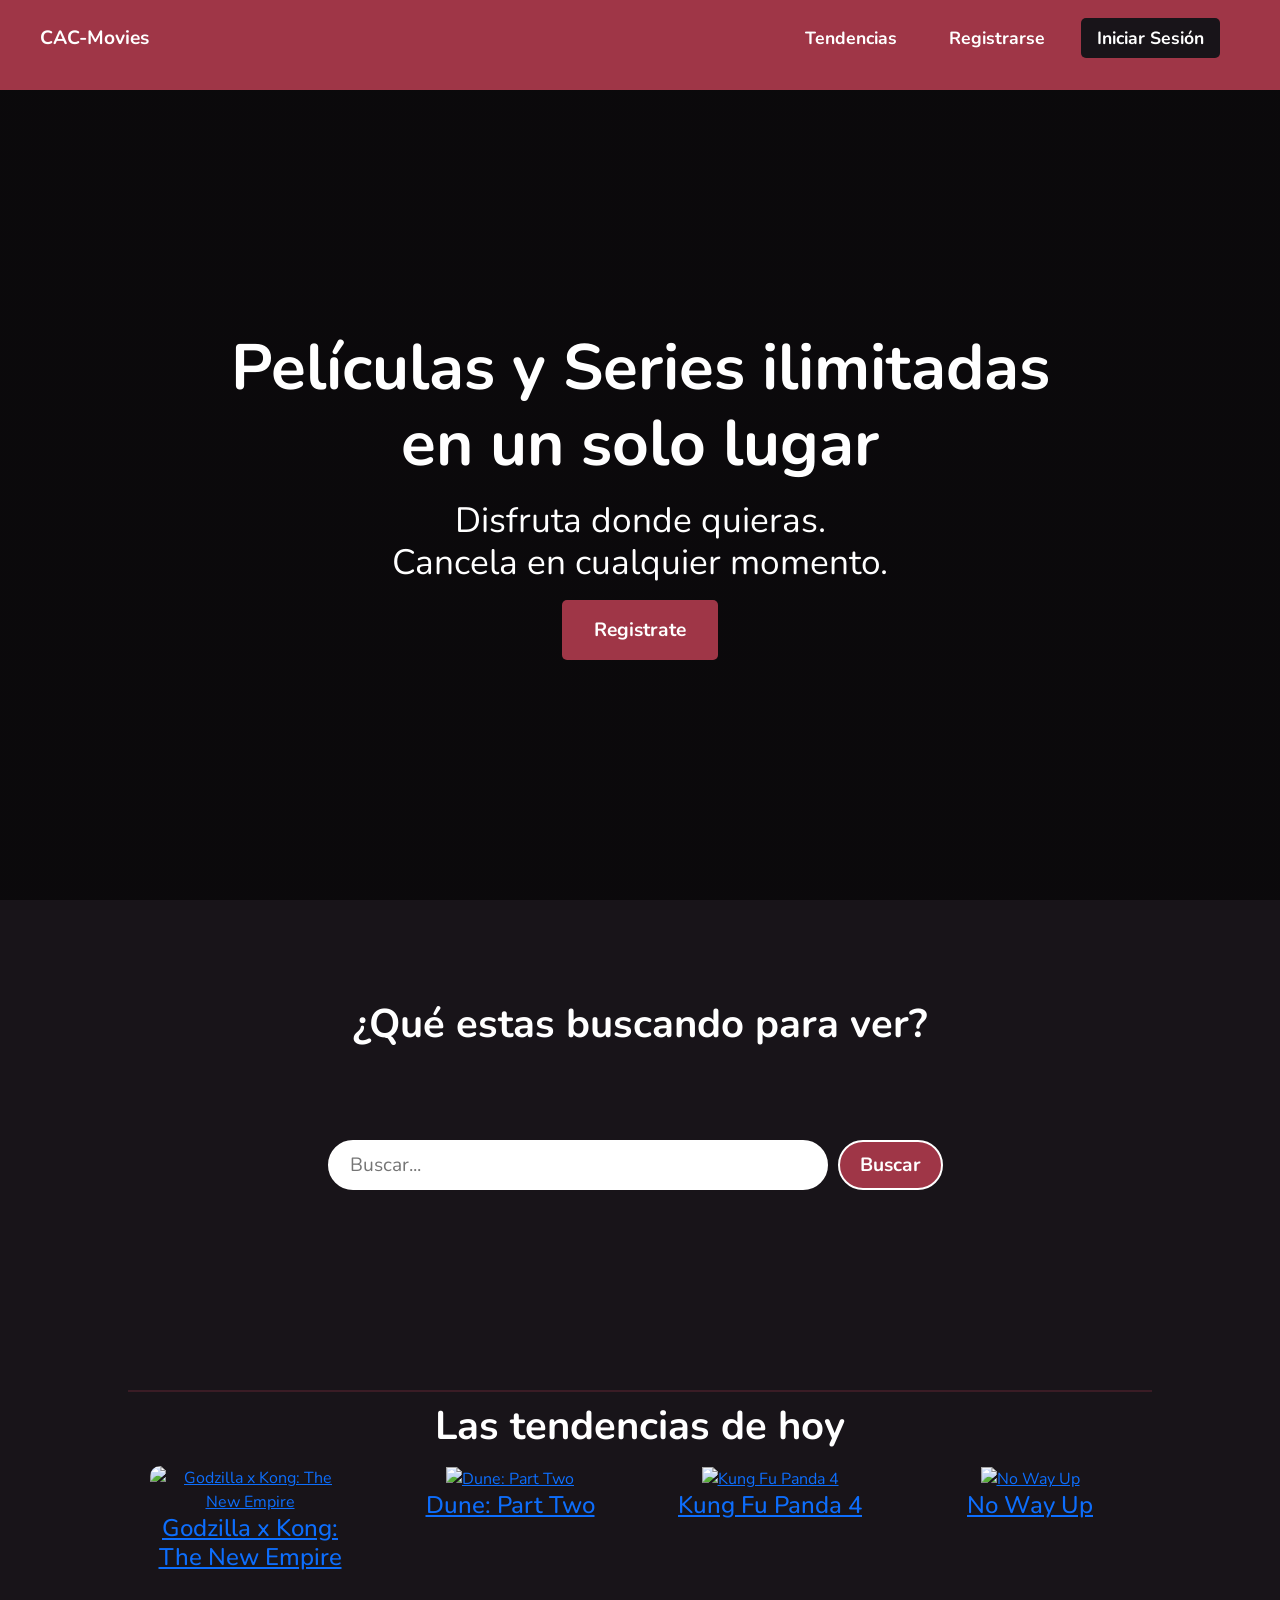
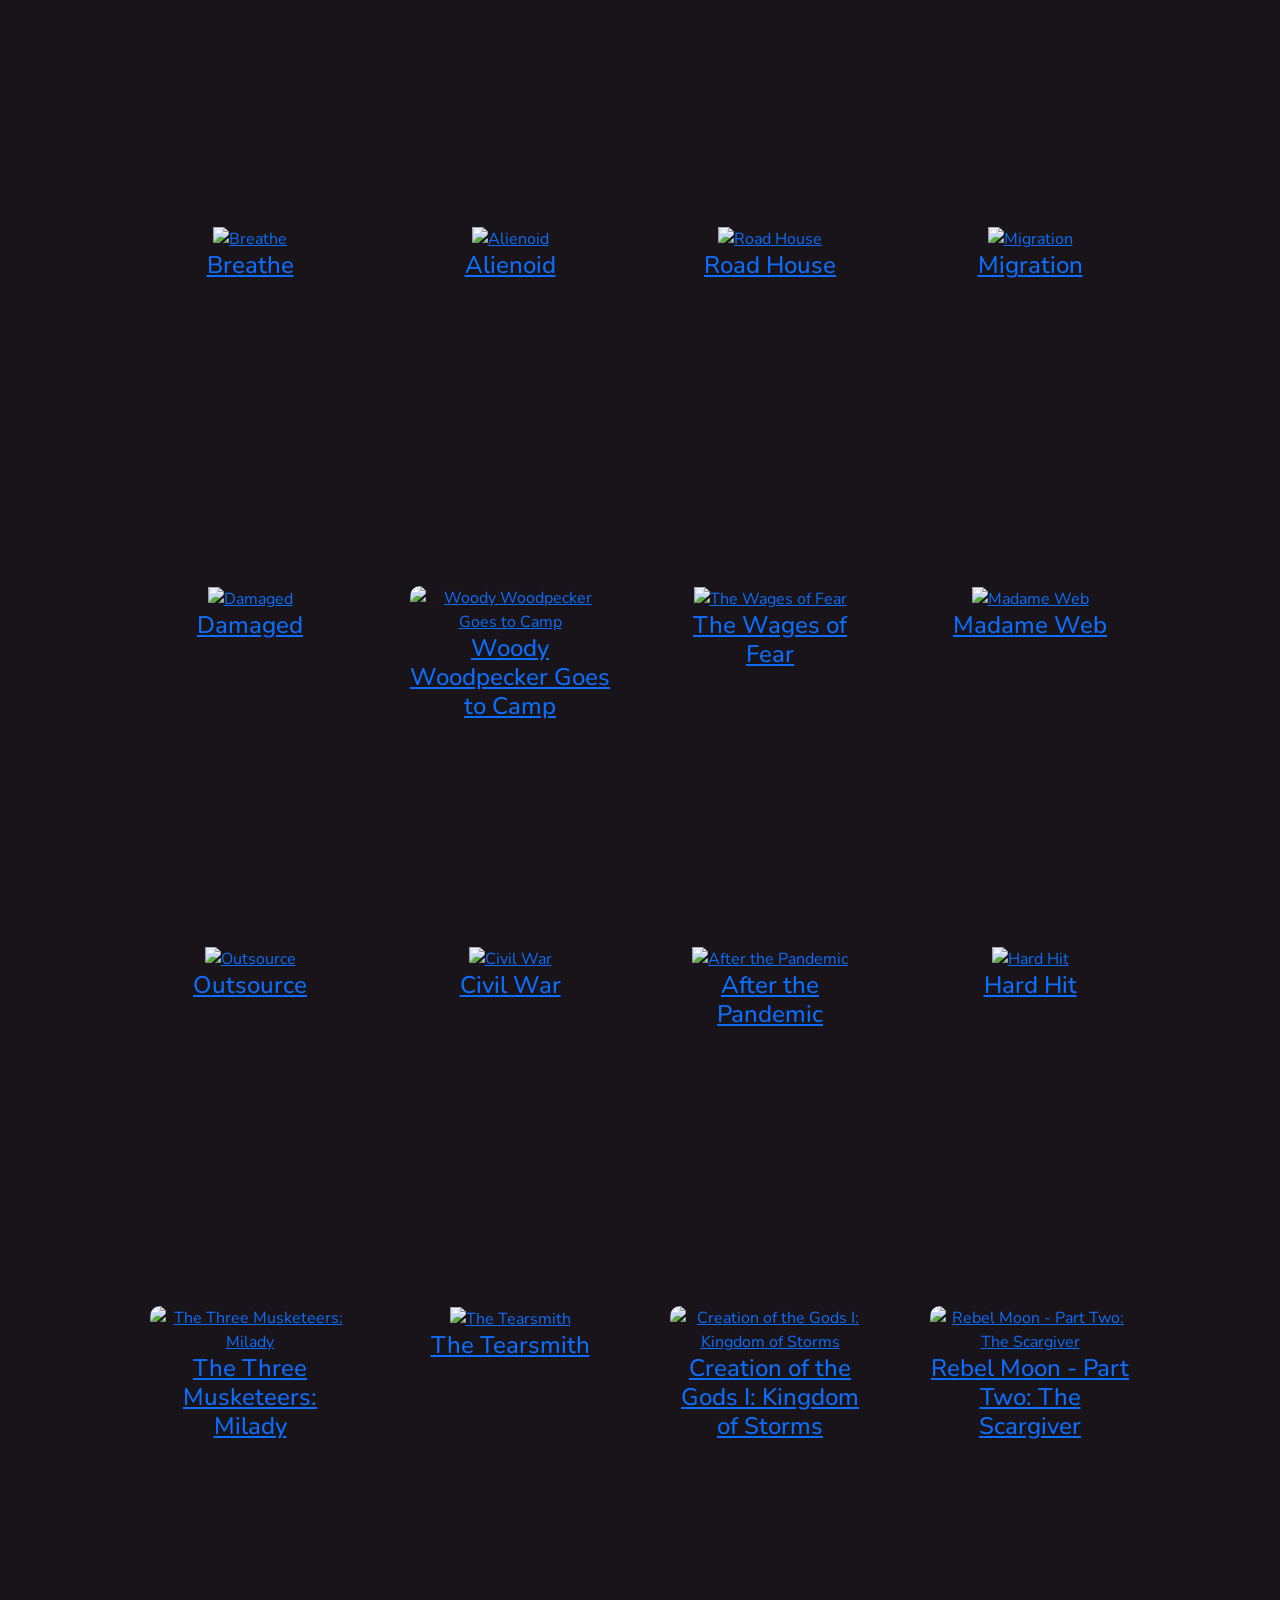
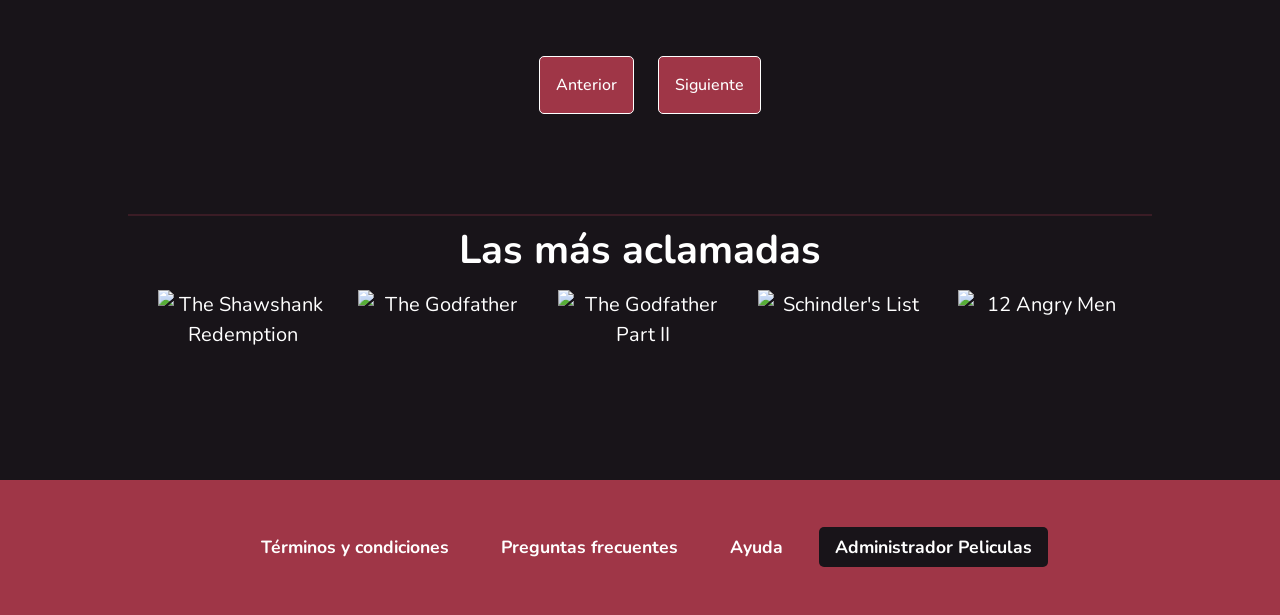
==== HTML/index.html @ e34599c2 "primer commit" ====
<!DOCTYPE html>
<html lang="en">

<head>
    <meta charset="UTF-8">
    <meta name="viewport" content="width=device-width, initial-scale=1.0">
    <link rel="icon" href="icons8-clapperboard-16.png" type="image/x-icon">
    <link
        href="https://fonts.googleapis.com/css2?family=Nunito:ital,wght@0,200;0,300;0,400;0,500;0,600;0,700;0,800;1,300&amp;display=swap"
        rel="stylesheet">
    
    <link href="https://cdn.jsdelivr.net/npm/bootstrap@5.3.3/dist/css/bootstrap.min.css" rel="stylesheet"
        integrity="sha384-QWTKZyjpPEjISv5WaRU9OFeRpok6YctnYmDr5pNlyT2bRjXh0JMhjY6hW+ALEwIH" crossorigin="anonymous">
    
    <link rel="stylesheet" href="css/estilo.css">
    <title>CAC-MOVIES</title>
</head>

<body>
    <header class="header">
        <nav class="navegacion">
            <a class="anclaLogo shake" href="#">
                <i class="fas fa-film" ></i>
                <span>CAC-Movies</span>
            </a>
            <ul class="listaNav">
                <li class="listaItem"><a class="linkNav" href="#tendencias">Tendencias</a></li>
                <li class="listaItem"><a class="linkNav" href="./paginas/registrarse.html">Registrarse</a></li>
                <li class="listaItem"><a class="linkNav iniciarSesion" href="./paginas/iniciosesion.html">Iniciar
                        Sesión</a></li>
            </ul>
        </nav>
    </header>


    <main id="main" class="main">
        <section class="sectionPrincipal ">
            <h1 class="tituloPrincipal">Películas y Series ilimitadas <br> en un solo lugar</h1>
            <h2 class="subtituloPrincipal">Disfruta donde quieras. <br> Cancela en cualquier momento.</h2>
            <a class="botonRegistrarse" href="./paginas/registrarse.html">Registrate</a>
        </section>
        <section class="buscadorPrincipal ">
            <h2 class="tituloSection">¿Qué estas buscando para ver?</h2>
            <form class="buscadorPeliculas">
                <input class="inputBuscador" type="text" placeholder="Buscar..." id="buscar" name="buscar">
                <input class="botonBuscador" type="submit" value="Buscar">
            </form>
        </section>
        <hr>
        <section id="tendencias" class="peliculasTendencia" data-page="1">
            <h3 class="tituloSection">Las tendencias de hoy</h3>
            <div class="peliculas" id="tendenciasContainer">
                <div class="peliculas"><a href="./paginas/detalle.html">
                        <div class="pelicula"><img class="imgTendencia"
                                src="https://image.tmdb.org/t/p/w500//tMefBSflR6PGQLv7WvFPpKLZkyk.jpg"
                                alt="Godzilla x Kong: The New Empire" >
                            <div class="tituloPelicula">
                                <h4>Godzilla x Kong: The New Empire</h4>
                            </div>
                        </div>
                    </a></div>
                <div class="peliculas"><a href="./paginas/detalle.html">
                        <div class="pelicula"><img class="imgTendencia"
                                src="https://image.tmdb.org/t/p/w500//1pdfLvkbY9ohJlCjQH2CZjjYVvJ.jpg"
                                alt="Dune: Part Two" loading="lazy">
                            <div class="tituloPelicula">
                                <h4>Dune: Part Two</h4>
                            </div>
                        </div>
                    </a></div>
                <div class="peliculas"><a href="./paginas/detalle.html">
                        <div class="pelicula"><img class="imgTendencia"
                                src="https://image.tmdb.org/t/p/w500//kDp1vUBnMpe8ak4rjgl3cLELqjU.jpg"
                                alt="Kung Fu Panda 4" loading="lazy">
                            <div class="tituloPelicula">
                                <h4>Kung Fu Panda 4</h4>
                            </div>
                        </div>
                    </a></div>
                <div class="peliculas"><a href="./paginas/detalle.html">
                        <div class="pelicula"><img class="imgTendencia"
                                src="https://image.tmdb.org/t/p/w500//hu40Uxp9WtpL34jv3zyWLb5zEVY.jpg" alt="No Way Up"
                                loading="lazy">
                            <div class="tituloPelicula">
                                <h4>No Way Up</h4>
                            </div>
                        </div>
                    </a></div>
                <div class="peliculas"><a href="./paginas/detalle.html">
                        <div class="pelicula"><img class="imgTendencia"
                                src="https://image.tmdb.org/t/p/w500//wTW2t8ocWDlHns8I7vQxuqkyK58.jpg" alt="Breathe"
                                loading="lazy">
                            <div class="tituloPelicula">
                                <h4>Breathe</h4>
                            </div>
                        </div>
                    </a></div>
                <div class="peliculas"><a href="./paginas/detalle.html">
                        <div class="pelicula"><img class="imgTendencia"
                                src="https://image.tmdb.org/t/p/w500//8QVDXDiOGHRcAD4oM6MXjE0osSj.jpg" alt="Alienoid"
                                loading="lazy">
                            <div class="tituloPelicula">
                                <h4>Alienoid</h4>
                            </div>
                        </div>
                    </a></div>
                <div class="peliculas"><a href="./paginas/detalle.html">
                        <div class="pelicula"><img class="imgTendencia"
                                src="https://image.tmdb.org/t/p/w500//bXi6IQiQDHD00JFio5ZSZOeRSBh.jpg" alt="Road House"
                                loading="lazy">
                            <div class="tituloPelicula">
                                <h4>Road House</h4>
                            </div>
                        </div>
                    </a></div>
                <div class="peliculas"><a href="./paginas/detalle.html">
                        <div class="pelicula"><img class="imgTendencia"
                                src="https://image.tmdb.org/t/p/w500//ldfCF9RhR40mppkzmftxapaHeTo.jpg" alt="Migration"
                                loading="lazy">
                            <div class="tituloPelicula">
                                <h4>Migration</h4>
                            </div>
                        </div>
                    </a></div>
                <div class="peliculas"><a href="./paginas/detalle.html">
                        <div class="pelicula"><img class="imgTendencia"
                                src="https://image.tmdb.org/t/p/w500//tMO0YLXgJZBnIAjoTSz26zE33YN.jpg" alt="Damaged"
                                loading="lazy">
                            <div class="tituloPelicula">
                                <h4>Damaged</h4>
                            </div>
                        </div>
                    </a></div>
                <div class="peliculas"><a href="./paginas/detalle.html">
                        <div class="pelicula"><img class="imgTendencia"
                                src="https://image.tmdb.org/t/p/w500//mMnzNYvpqLLLdgF5TMmXfuy6wzx.jpg"
                                alt="Woody Woodpecker Goes to Camp" loading="lazy">
                            <div class="tituloPelicula">
                                <h4>Woody Woodpecker Goes to Camp</h4>
                            </div>
                        </div>
                    </a></div>
                <div class="peliculas"><a href="./paginas/detalle.html">
                        <div class="pelicula"><img class="imgTendencia"
                                src="https://image.tmdb.org/t/p/w500//jFK2ZLQUzo9pea0jfMCHDfvWsx7.jpg"
                                alt="The Wages of Fear" loading="lazy">
                            <div class="tituloPelicula">
                                <h4>The Wages of Fear</h4>
                            </div>
                        </div>
                    </a></div>
                <div class="peliculas"><a href="./paginas/detalle.html">
                        <div class="pelicula"><img class="imgTendencia"
                                src="https://image.tmdb.org/t/p/w500//rULWuutDcN5NvtiZi4FRPzRYWSh.jpg" alt="Madame Web"
                                loading="lazy">
                            <div class="tituloPelicula">
                                <h4>Madame Web</h4>
                            </div>
                        </div>
                    </a></div>
                <div class="peliculas"><a href="./paginas/detalle.html">
                        <div class="pelicula"><img class="imgTendencia"
                                src="https://image.tmdb.org/t/p/w500//zIAF0UXtCJTJOYNYWiBfyifaaOi.jpg" alt="Outsource"
                                loading="lazy">
                            <div class="tituloPelicula">
                                <h4>Outsource</h4>
                            </div>
                        </div>
                    </a></div>
                <div class="peliculas"><a href="./paginas/detalle.html">
                        <div class="pelicula"><img class="imgTendencia"
                                src="https://image.tmdb.org/t/p/w500//sh7Rg8Er3tFcN9BpKIPOMvALgZd.jpg" alt="Civil War"
                                loading="lazy">
                            <div class="tituloPelicula">
                                <h4>Civil War</h4>
                            </div>
                        </div>
                    </a></div>
                <div class="peliculas"><a href="./paginas/detalle.html">
                        <div class="pelicula"><img class="imgTendencia"
                                src="https://image.tmdb.org/t/p/w500//p1LbrdJ53dGfEhRopG71akfzOVu.jpg"
                                alt="After the Pandemic" loading="lazy">
                            <div class="tituloPelicula">
                                <h4>After the Pandemic</h4>
                            </div>
                        </div>
                    </a></div>
                <div class="peliculas"><a href="./paginas/detalle.html">
                        <div class="pelicula"><img class="imgTendencia"
                                src="https://image.tmdb.org/t/p/w500//y2Aimt8isimtigec3e4kB2G9FMR.jpg" alt="Hard Hit"
                                loading="lazy">
                            <div class="tituloPelicula">
                                <h4>Hard Hit</h4>
                            </div>
                        </div>
                    </a></div>
                <div class="peliculas"><a href="./paginas/detalle.html">
                        <div class="pelicula"><img class="imgTendencia"
                                src="https://image.tmdb.org/t/p/w500//rtosxP5sXuoRFPH4sVbMccLIPiV.jpg"
                                alt="The Three Musketeers: Milady" loading="lazy">
                            <div class="tituloPelicula">
                                <h4>The Three Musketeers: Milady</h4>
                            </div>
                        </div>
                    </a></div>
                <div class="peliculas"><a href="./paginas/detalle.html">
                        <div class="pelicula"><img class="imgTendencia"
                                src="https://image.tmdb.org/t/p/w500//uoBHsxSgfc3PQsSn98RfnbePHOy.jpg"
                                alt="The Tearsmith" loading="lazy">
                            <div class="tituloPelicula">
                                <h4>The Tearsmith</h4>
                            </div>
                        </div>
                    </a></div>
                <div class="peliculas"><a href="./paginas/detalle.html">
                        <div class="pelicula"><img class="imgTendencia"
                                src="https://image.tmdb.org/t/p/w500//ccJpK0rqzhQeP7Mrs2uKqObFY4L.jpg"
                                alt="Creation of the Gods I: Kingdom of Storms" loading="lazy">
                            <div class="tituloPelicula">
                                <h4>Creation of the Gods I: Kingdom of Storms</h4>
                            </div>
                        </div>
                    </a></div>
                <div class="peliculas"><a href="./paginas/detalle.html">
                        <div class="pelicula"><img class="imgTendencia"
                                src="https://image.tmdb.org/t/p/w500//cxevDYdeFkiixRShbObdwAHBZry.jpg"
                                alt="Rebel Moon - Part Two: The Scargiver" loading="lazy">
                            <div class="tituloPelicula">
                                <h4>Rebel Moon - Part Two: The Scargiver</h4>
                            </div>
                        </div>
                    </a></div>
            </div>
            <button class="boton anterior">Anterior</button>
            <button class="boton siguiente">Siguiente</button>
        </section>
        <hr>
        <section class="peliculasAclamadas ">
            <h3 class="tituloSection">Las más aclamadas</h3>
            <div class="aclamadas" id="aclamadasContainer">
                <!-- Aquí se cargarán las películas más aclamadas -->
                <div class="peliculaItem"><img class="imgAclamada"
                        src="https://image.tmdb.org/t/p/w500//9cqNxx0GxF0bflZmeSMuL5tnGzr.jpg"
                        alt="The Shawshank Redemption" loading="lazy"></div>
                <div class="peliculaItem"><img class="imgAclamada"
                        src="https://image.tmdb.org/t/p/w500//3bhkrj58Vtu7enYsRolD1fZdja1.jpg" alt="The Godfather"
                        loading="lazy"></div>
                <div class="peliculaItem"><img class="imgAclamada"
                        src="https://image.tmdb.org/t/p/w500//hek3koDUyRQk7FIhPXsa6mT2Zc3.jpg"
                        alt="The Godfather Part II" loading="lazy"></div>
                <div class="peliculaItem"><img class="imgAclamada"
                        src="https://image.tmdb.org/t/p/w500//sF1U4EUQS8YHUYjNl3pMGNIQyr0.jpg" alt="Schindler's List"
                        loading="lazy"></div>
                <div class="peliculaItem"><img class="imgAclamada"
                        src="https://image.tmdb.org/t/p/w500//ow3wq89wM8qd5X7hWKxiRfsFf9C.jpg" alt="12 Angry Men"
                        loading="lazy"></div>
                <div class="peliculaItem"><img class="imgAclamada"
                        src="https://image.tmdb.org/t/p/w500//39wmItIWsg5sZMyRUHLkWBcuVCM.jpg" alt="Spirited Away"
                        loading="lazy"></div>
                <div class="peliculaItem"><img class="imgAclamada"
                        src="https://image.tmdb.org/t/p/w500//lfRkUr7DYdHldAqi3PwdQGBRBPM.jpg"
                        alt="Dilwale Dulhania Le Jayenge" loading="lazy"></div>
                <div class="peliculaItem"><img class="imgAclamada"
                        src="https://image.tmdb.org/t/p/w500//qJ2tW6WMUDux911r6m7haRef0WH.jpg" alt="The Dark Knight"
                        loading="lazy"></div>
                <div class="peliculaItem"><img class="imgAclamada"
                        src="https://image.tmdb.org/t/p/w500//7IiTTgloJzvGI1TAYymCfbfl3vT.jpg" alt="Parasite"
                        loading="lazy"></div>
                <div class="peliculaItem"><img class="imgAclamada"
                        src="https://image.tmdb.org/t/p/w500//8VG8fDNiy50H4FedGwdSVUPoaJe.jpg" alt="The Green Mile"
                        loading="lazy"></div>
                <div class="peliculaItem"><img class="imgAclamada"
                        src="https://image.tmdb.org/t/p/w500//q719jXXEzOoYaps6babgKnONONX.jpg" alt="Your Name."
                        loading="lazy"></div>
                <div class="peliculaItem"><img class="imgAclamada"
                        src="https://image.tmdb.org/t/p/w500//d5iIlFn5s0ImszYzBPb8JPIfbXD.jpg" alt="Pulp Fiction"
                        loading="lazy"></div>
                <div class="peliculaItem"><img class="imgAclamada"
                        src="https://image.tmdb.org/t/p/w500//rCzpDGLbOoPwLjy3OAm5NUPOTrC.jpg"
                        alt="The Lord of the Rings: The Return of the King" loading="lazy"></div>
                <div class="peliculaItem"><img class="imgAclamada"
                        src="https://image.tmdb.org/t/p/w500//arw2vcBveWOVZr6pxd9XTd1TdQa.jpg" alt="Forrest Gump"
                        loading="lazy"></div>
                <div class="peliculaItem"><img class="imgAclamada"
                        src="https://image.tmdb.org/t/p/w500//bX2xnavhMYjWDoZp1VM6VnU1xwe.jpg"
                        alt="The Good, the Bad and the Ugly" loading="lazy"></div>
                <div class="peliculaItem"><img class="imgAclamada"
                        src="https://image.tmdb.org/t/p/w500//aKuFiU82s5ISJpGZp7YkIr3kCUd.jpg" alt="GoodFellas"
                        loading="lazy"></div>
                <div class="peliculaItem"><img class="imgAclamada"
                        src="https://image.tmdb.org/t/p/w500//k9tv1rXZbOhH7eiCk378x61kNQ1.jpg"
                        alt="Grave of the Fireflies" loading="lazy"></div>
                <div class="peliculaItem"><img class="imgAclamada"
                        src="https://image.tmdb.org/t/p/w500//8SRUfRUi6x4O68n0VCbDNRa6iGL.jpg" alt="Cinema Paradiso"
                        loading="lazy"></div>
                <div class="peliculaItem"><img class="imgAclamada"
                        src="https://image.tmdb.org/t/p/w500//8OKmBV5BUFzmozIC3pPWKHy17kx.jpg" alt="Seven Samurai"
                        loading="lazy"></div>
                <div class="peliculaItem"><img class="imgAclamada"
                        src="https://image.tmdb.org/t/p/w500//74hLDKjD5aGYOotO6esUVaeISa2.jpg" alt="Life Is Beautiful"
                        loading="lazy"></div>
            </div>
        </section>
    </main>
    <footer class="footer">
        <nav class="navegacion">
            <ul class="listaNav">
                <li class="listaItem"><a class="linkNav" href="">Términos y condiciones</a></li>
                <li class="listaItem"><a class="linkNav" href="">Preguntas frecuentes</a></li>
                <li class="listaItem"><a class="linkNav" href="">Ayuda</a></li>
                <li class="listaItem"><a class="linkNav administradorPeliculas" href="">Administrador Peliculas</a></li>
            </ul>
        </nav>
        <a href="#main" class="flechaArriba">
            <i class="fa-solid fa-arrow-up"></i>
        </a>
    </footer>
    <script src="https://kit.fontawesome.com/d706638721.js" crossorigin="anonymous"></script>
    <script src="https://cdn.jsdelivr.net/npm/bootstrap@5.3.3/dist/js/bootstrap.bundle.min.js"
        integrity="sha384-YvpcrYf0tY3lHB60NNkmXc5s9fDVZLESaAA55NDzOxhy9GkcIdslK1eN7N6jIeHz"
        crossorigin="anonymous"></script>
</body>


</html>
---- HTML/css/estilo.css ----
* {
    margin: 0;
    padding: 0;
    box-sizing: border-box;
    font-family: 'Nunito', sans-serif;
}

body {
    background-color: #181419;
    color: white;
}

.header {
    display: block;
    background-color: #9f3647;
    color: #ffffff;
    height: 10vh;
    position: sticky;
    top: 0;
    z-index: 10;
}

.navegacion {
    display: flex;
    justify-content: space-between;
    align-items: center;
    margin-left: 40px;
    margin-right: 40px;
    padding: 1.5rem 0;

}

.anclaLogo {
    text-decoration: none;
    color: #ffffff;
    font-weight: 700;
    font-size: 1.2rem;
}

.listaNav {
    list-style: none;
    display: flex;
    align-items: center;
    margin: 0;
}

.listaItem {
    margin-right: 20px;

}

.linkNav {
    text-decoration: none;
    color: #ffffff;
    font-weight: 700;
    font-size: 1.1rem;
    padding: 0.5rem 1rem;
    transition: transform 0.3s, box-shadow 0.3s;
}

.linkNav:hover {
    transform: scale(0.95);
    box-shadow: 0 0 10px rgba(0, 0, 0, 0.3);
    border-radius: 5px;
}

.linkNav.iniciarSesion {
    background-color: #181419;
    color: white;
    border-radius: 5px;
    transition: transform 0.3s, box-shadow 0.3s;
}

.sectionPrincipal {
    color: white;
    background: linear-gradient(to right top, #0000008a, #0000008a), url(https://giselemilagros88.github.io/cac_movies_javaphp/assets/img/banner-bg.jpg);
    background-size: cover;
    background-position: center;
    height: 90vh;
    display: flex;
    flex-direction: column;
    justify-content: center;
    align-items: center;
    text-align: center;
}

.tituloPrincipal {
    font-size: 4rem;
    font-weight: 700;
    margin-bottom: 1rem;
}

.subtituloPrincipal {
    font-size: 2.2rem;
    font-weight: 400;
    margin-bottom: 1rem;
}

.botonRegistrarse {
    background-color: #9f3647;
    color: #ffffff;
    padding: 1rem 2rem;
    border-radius: 5px;
    font-size: 1.2rem;
    font-weight: 700;
    text-decoration: none;
    transition: transform 0.3s, box-shadow 0.3s;
}

.buscadorPrincipal {
    background-color: #181419;
    color: rgb(255, 255, 255);
    height: 50vh;
    display: flex;
    flex-direction: column;
    justify-content: center;
    align-items: center;
}

.tituloSection {
    font-size: 2.5rem;
    font-weight: 700;
    margin-bottom: 1rem;
}

.buscadorPeliculas {
    display: flex;
    justify-content: center;
    align-items: center;
    margin-top: 1rem;
}

.inputBuscador {
    border: 2px solid white;
    border-radius: 25px;
    color: #000000;
    font-size: 1.2rem;
    height: 50px;
    margin: 20px 0px;
    outline: none;
    padding: 0px 20px;
    width: 500px;
}

.botonBuscador {
    background-color: #9f3647;
    display: inline-block;
    color: #ffffff;
    height: 50px;
    margin: 20px 10px;
    padding: 0 20px;
    border-radius: 25px;
    font-size: 1.2rem;
    font-weight: 700;
    border: 2px solid white;
    text-align: center;
    transition: transform 0.3s, box-shadow 0.3s;
}

hr {
    border: 1px solid #9f3647;
    width: 80%;
    margin: 0 auto;
    margin-top: 40px;
}

.peliculasTendencia {
    width: 80%;
    margin: 0 auto;
    text-align: center;
    margin-top: 10px;
}

.tituloSection {
    font-size: 2.5rem;
    font-weight: 700;
    margin-bottom: 1rem;
}

.peliculas {
    display: flex;
    justify-content: center;
    flex-wrap: wrap;
    gap: 60px;
}

.pelicula {
    width: 200px;
    height: 300px;
    position: relative;
    overflow: hidden;
    border-radius: 10px;
    transition: all 0.5s ease;
}

.boton {
    border: 1px solid white;
    box-sizing: content-box;
    margin-top: 50px;
    margin-left: 20px;
    background-color: #9f3647;
    color: #ffffff;
    padding: 1rem 1rem;
    border-radius: 5px;
    font-size: 1rem;
    font-weight: 500;
    text-decoration: none;
    margin-bottom: 60px;
    transition: transform 0.3s, box-shadow 0.3s;
}

.peliculasAclamadas {
    width: 80%;
    margin: 0 auto;
    text-align: center;
    margin-top: 10px;
    margin-bottom: 60px;
}

.aclamadas {
    overflow-x: scroll;
    overflow-y: hidden;
    width: 100%;
    display: flex;
    justify-content: flex-start;
    align-items: flex-start;
    padding: 0px 0px 40px 0px;
}

.peliculaItem {
    border-radius: 25px;
    width: 170px;
    min-width: 170px;
    font-size: 20px;
    cursor: pointer;
    margin-left: 30px;
    display: flex;
    flex-direction: column;
    justify-content: space-between;
}
.footer {
    background-color: #9f3647;
    color: #ffffff;
    height: 15vh;
    display: flex;
    justify-content: center;
    align-items: center;
}
.administradorPeliculas {
    background-color: #181419;
    color: white;
    padding: 0.5rem 1rem;
    border-radius: 5px;
}
.flechaArriba {
    position: fixed;
    bottom: 20px;
    right: 20px;
    color: white;
    cursor: pointer;
}
/*  --------------------------------- REGISTRARSE -------------------------------------- */
.bodyRegistrarse {
    height: 100vh;
    background: linear-gradient(to right top, #24242473, #24242473), url(https://giselemilagros88.github.io/cac_movies_javaphp/assets/img/bg-register.jpg);
    background-size: cover;
    background-position: center;
}
.headerRegistrarse {
    color: #ffffff;
    height: 8vh;
    padding: 30px;
}
.seccionRegistrarse {
    background-color: rgb(42, 42, 42);
    width: 30%;
    margin: 0 auto;
    border-radius: 5px;
    padding: 40px 20px;
    display: flex;
    flex-direction: column;
    justify-content: center;
    align-items: center;
    height: 90vh;
    font-size: 1.2rem;
}
form {
    width: 100%;
    padding: 40px;
}
.tituloRegistrarse {
    font-size: 2.5rem;
    font-weight: 700;
    margin-bottom: 20px;
    text-align: center;
}
 .inputRegistro {
    width: 100%;
    margin-bottom: 10px;
    height: 40px;
    padding: 0px 20px;
    font-size: 1.2rem;
    border-radius: 20px;
    border: 2px solid #9f3647;
    background-color: #333333;
    outline: none;
    color: rgb(255, 255, 255);
} 
.terminos {
    font-size: 0.8rem;
    display: flex;
    align-items: center;
    margin-bottom: 20px;
}

.ayuda {
    margin-top: 40px;
    font-size: 1rem;
    text-decoration: none;
    color: #787878;
    font-weight: 400;
}
.sendRegistro {
    width: 87%;
    box-sizing: content-box;
    background-color: #9f3647;
    border: 2px solid #9f3647;
    color: #ffffff;
    padding: 1rem 1rem;
    border-radius: 5px;
    font-size: 1rem;
    font-weight: 500;
}
@media only screen and (max-width: 768px) {
    .header {
        height: initial;
    }

    .navegacion {
        margin-left: 10px;
        margin-right: 10px;
        flex-direction: column;
        row-gap: 20px;
    }

    .anclaLogo {
        font-size: 1.2rem;
        font-weight: 700;
    }

    .listaNav {
        padding: initial;
    }

    .linkNav {
        font-weight: 400;
        margin-right: initial;
        font-size: 1rem;
        padding: 0.2rem;
    }

    .sectionPrincipal {
        height: 60vh;
    }

    .tituloPrincipal {
        font-size: 2.5rem;
    }

    .buscadorPrincipal {
        height: 30vh;
    }

    .tituloSection {
        font-size: 1.6rem;
    }

    .inputBuscador {
        font-size: 1rem;
        height: 40px;
        width: 300px;
    }

    .peliculas {
        flex-direction: column;
        justify-content: center;
        align-items: center;
    }

    .peliculasTendencia {
        width: 95%;
    }

    .pelicula {
        width: 100%;
        height: 500px;
    }
   
       
}
@media only screen  and (max-width: 1200px){
    .seccionRegistrarse {
        width: 95%;
        padding: 10px 10px;
    }
    form {
        width: 100%;
        text-align: center;
    }
    .tituloRegistrarse {
        font-size: 2rem;
    }
    .inputRegistro {
        width: 80%;
        height: 35px;
        font-size: 1rem;
    }
    .terminos {
        width: 80%;
        margin: 0 auto;
        font-size: 0.7rem;
    }
    .sendRegistro {
        margin-top: 20px;
        margin-bottom: 20px;
        width: 70%;
        padding: 0.8rem 0.8rem;
        font-size: 0.8rem;
    }
    .ayuda {
        text-align: left;
        font-size: 0.8rem;
    }
}
@keyframes shake {
    10%, 90% {
        transform: translateX(-5px); /* Cambia la cantidad de desplazamiento según tu preferencia */
    }
    20%, 80% {
        transform: translateX(5px);
    }
    30%, 50%, 70% {
        transform: translateX(-10px);
    }
    40%, 60% {
        transform: translateX(10px);
    }
} 
.shake:hover {
    animation: shake 0.5s ease-in-out infinite;
}
@keyframes shrink-grow {
    0% {
        transform: scale(0); /* Tamaño inicial */
    }
    50% {
        transform: scale(0.5); /* Tamaño más pequeño */
    }
    100% {
        transform: scale(1); /* Tamaño final */
    }
}
.main {
    animation: shrink-grow 2s linear;
}
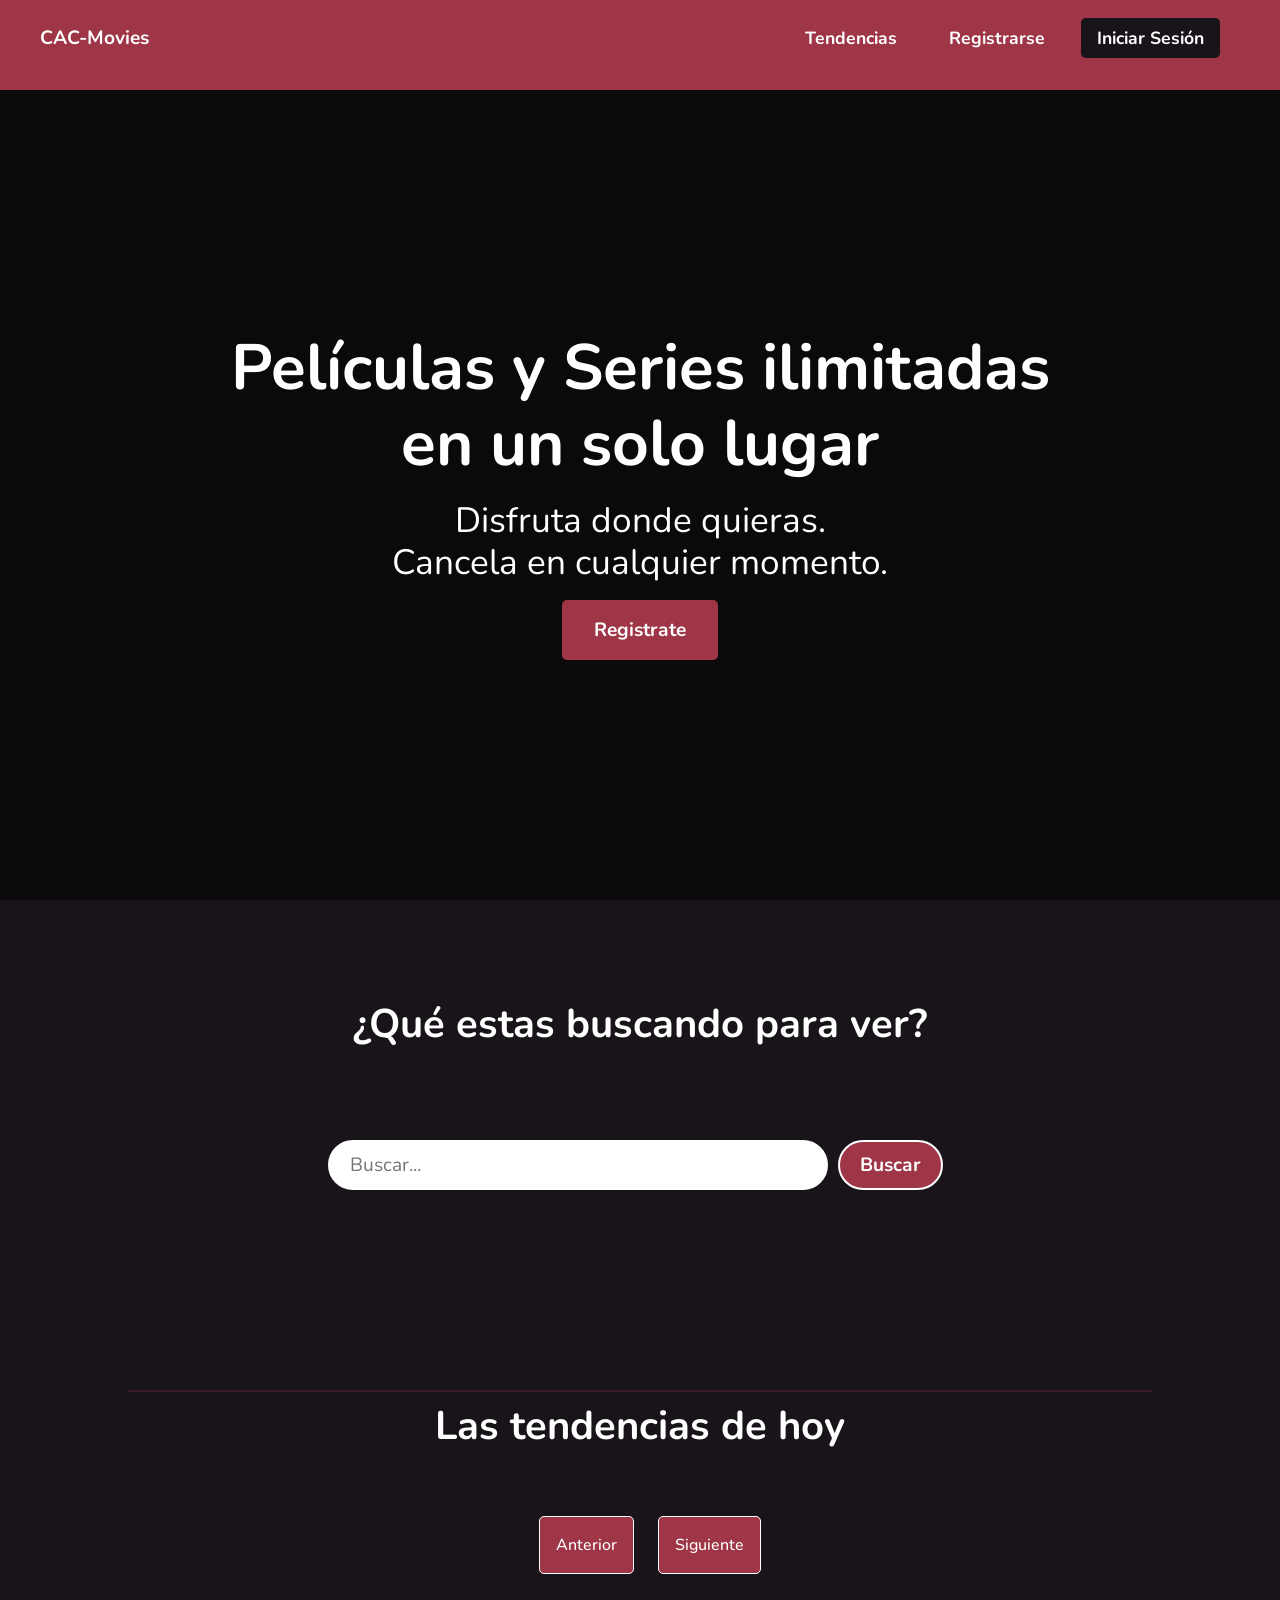
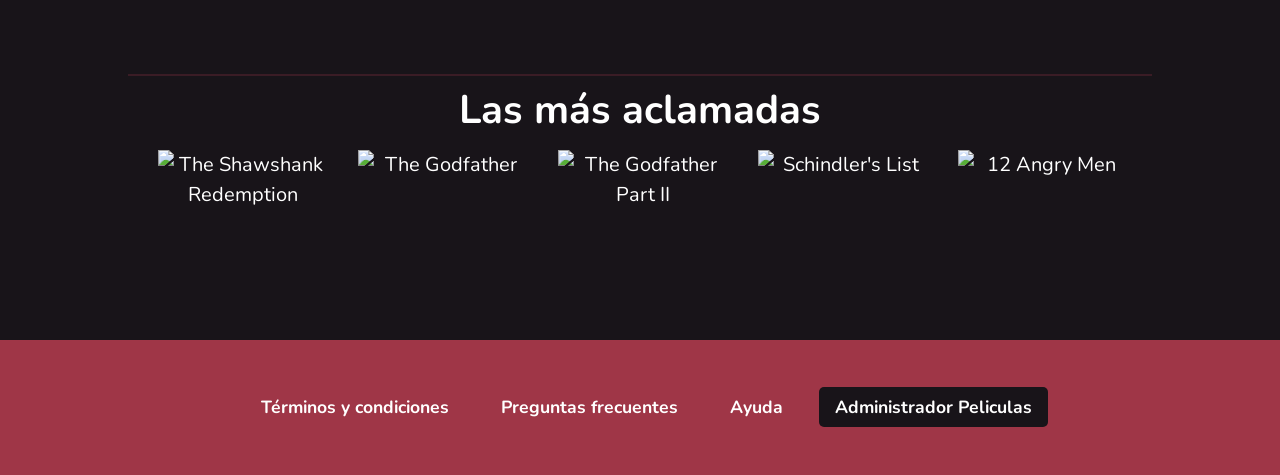
==== commit e79d20e4: "mostrar peliculas y boton siguiente y anterior" ====
--- a/HTML/index.html
+++ b/HTML/index.html
@@ -8,10 +8,7 @@
     <link
         href="https://fonts.googleapis.com/css2?family=Nunito:ital,wght@0,200;0,300;0,400;0,500;0,600;0,700;0,800;1,300&amp;display=swap"
         rel="stylesheet">
-    
-    <link href="https://cdn.jsdelivr.net/npm/bootstrap@5.3.3/dist/css/bootstrap.min.css" rel="stylesheet"
-        integrity="sha384-QWTKZyjpPEjISv5WaRU9OFeRpok6YctnYmDr5pNlyT2bRjXh0JMhjY6hW+ALEwIH" crossorigin="anonymous">
-    
+        <link href="https://cdn.jsdelivr.net/npm/bootstrap@5.3.3/dist/css/bootstrap.min.css" rel="stylesheet" integrity="sha384-QWTKZyjpPEjISv5WaRU9OFeRpok6YctnYmDr5pNlyT2bRjXh0JMhjY6hW+ALEwIH" crossorigin="anonymous">
     <link rel="stylesheet" href="css/estilo.css">
     <title>CAC-MOVIES</title>
 </head>
@@ -49,190 +46,12 @@
         <hr>
         <section id="tendencias" class="peliculasTendencia" data-page="1">
             <h3 class="tituloSection">Las tendencias de hoy</h3>
+            
             <div class="peliculas" id="tendenciasContainer">
-                <div class="peliculas"><a href="./paginas/detalle.html">
-                        <div class="pelicula"><img class="imgTendencia"
-                                src="https://image.tmdb.org/t/p/w500//tMefBSflR6PGQLv7WvFPpKLZkyk.jpg"
-                                alt="Godzilla x Kong: The New Empire" >
-                            <div class="tituloPelicula">
-                                <h4>Godzilla x Kong: The New Empire</h4>
-                            </div>
-                        </div>
-                    </a></div>
-                <div class="peliculas"><a href="./paginas/detalle.html">
-                        <div class="pelicula"><img class="imgTendencia"
-                                src="https://image.tmdb.org/t/p/w500//1pdfLvkbY9ohJlCjQH2CZjjYVvJ.jpg"
-                                alt="Dune: Part Two" loading="lazy">
-                            <div class="tituloPelicula">
-                                <h4>Dune: Part Two</h4>
-                            </div>
-                        </div>
-                    </a></div>
-                <div class="peliculas"><a href="./paginas/detalle.html">
-                        <div class="pelicula"><img class="imgTendencia"
-                                src="https://image.tmdb.org/t/p/w500//kDp1vUBnMpe8ak4rjgl3cLELqjU.jpg"
-                                alt="Kung Fu Panda 4" loading="lazy">
-                            <div class="tituloPelicula">
-                                <h4>Kung Fu Panda 4</h4>
-                            </div>
-                        </div>
-                    </a></div>
-                <div class="peliculas"><a href="./paginas/detalle.html">
-                        <div class="pelicula"><img class="imgTendencia"
-                                src="https://image.tmdb.org/t/p/w500//hu40Uxp9WtpL34jv3zyWLb5zEVY.jpg" alt="No Way Up"
-                                loading="lazy">
-                            <div class="tituloPelicula">
-                                <h4>No Way Up</h4>
-                            </div>
-                        </div>
-                    </a></div>
-                <div class="peliculas"><a href="./paginas/detalle.html">
-                        <div class="pelicula"><img class="imgTendencia"
-                                src="https://image.tmdb.org/t/p/w500//wTW2t8ocWDlHns8I7vQxuqkyK58.jpg" alt="Breathe"
-                                loading="lazy">
-                            <div class="tituloPelicula">
-                                <h4>Breathe</h4>
-                            </div>
-                        </div>
-                    </a></div>
-                <div class="peliculas"><a href="./paginas/detalle.html">
-                        <div class="pelicula"><img class="imgTendencia"
-                                src="https://image.tmdb.org/t/p/w500//8QVDXDiOGHRcAD4oM6MXjE0osSj.jpg" alt="Alienoid"
-                                loading="lazy">
-                            <div class="tituloPelicula">
-                                <h4>Alienoid</h4>
-                            </div>
-                        </div>
-                    </a></div>
-                <div class="peliculas"><a href="./paginas/detalle.html">
-                        <div class="pelicula"><img class="imgTendencia"
-                                src="https://image.tmdb.org/t/p/w500//bXi6IQiQDHD00JFio5ZSZOeRSBh.jpg" alt="Road House"
-                                loading="lazy">
-                            <div class="tituloPelicula">
-                                <h4>Road House</h4>
-                            </div>
-                        </div>
-                    </a></div>
-                <div class="peliculas"><a href="./paginas/detalle.html">
-                        <div class="pelicula"><img class="imgTendencia"
-                                src="https://image.tmdb.org/t/p/w500//ldfCF9RhR40mppkzmftxapaHeTo.jpg" alt="Migration"
-                                loading="lazy">
-                            <div class="tituloPelicula">
-                                <h4>Migration</h4>
-                            </div>
-                        </div>
-                    </a></div>
-                <div class="peliculas"><a href="./paginas/detalle.html">
-                        <div class="pelicula"><img class="imgTendencia"
-                                src="https://image.tmdb.org/t/p/w500//tMO0YLXgJZBnIAjoTSz26zE33YN.jpg" alt="Damaged"
-                                loading="lazy">
-                            <div class="tituloPelicula">
-                                <h4>Damaged</h4>
-                            </div>
-                        </div>
-                    </a></div>
-                <div class="peliculas"><a href="./paginas/detalle.html">
-                        <div class="pelicula"><img class="imgTendencia"
-                                src="https://image.tmdb.org/t/p/w500//mMnzNYvpqLLLdgF5TMmXfuy6wzx.jpg"
-                                alt="Woody Woodpecker Goes to Camp" loading="lazy">
-                            <div class="tituloPelicula">
-                                <h4>Woody Woodpecker Goes to Camp</h4>
-                            </div>
-                        </div>
-                    </a></div>
-                <div class="peliculas"><a href="./paginas/detalle.html">
-                        <div class="pelicula"><img class="imgTendencia"
-                                src="https://image.tmdb.org/t/p/w500//jFK2ZLQUzo9pea0jfMCHDfvWsx7.jpg"
-                                alt="The Wages of Fear" loading="lazy">
-                            <div class="tituloPelicula">
-                                <h4>The Wages of Fear</h4>
-                            </div>
-                        </div>
-                    </a></div>
-                <div class="peliculas"><a href="./paginas/detalle.html">
-                        <div class="pelicula"><img class="imgTendencia"
-                                src="https://image.tmdb.org/t/p/w500//rULWuutDcN5NvtiZi4FRPzRYWSh.jpg" alt="Madame Web"
-                                loading="lazy">
-                            <div class="tituloPelicula">
-                                <h4>Madame Web</h4>
-                            </div>
-                        </div>
-                    </a></div>
-                <div class="peliculas"><a href="./paginas/detalle.html">
-                        <div class="pelicula"><img class="imgTendencia"
-                                src="https://image.tmdb.org/t/p/w500//zIAF0UXtCJTJOYNYWiBfyifaaOi.jpg" alt="Outsource"
-                                loading="lazy">
-                            <div class="tituloPelicula">
-                                <h4>Outsource</h4>
-                            </div>
-                        </div>
-                    </a></div>
-                <div class="peliculas"><a href="./paginas/detalle.html">
-                        <div class="pelicula"><img class="imgTendencia"
-                                src="https://image.tmdb.org/t/p/w500//sh7Rg8Er3tFcN9BpKIPOMvALgZd.jpg" alt="Civil War"
-                                loading="lazy">
-                            <div class="tituloPelicula">
-                                <h4>Civil War</h4>
-                            </div>
-                        </div>
-                    </a></div>
-                <div class="peliculas"><a href="./paginas/detalle.html">
-                        <div class="pelicula"><img class="imgTendencia"
-                                src="https://image.tmdb.org/t/p/w500//p1LbrdJ53dGfEhRopG71akfzOVu.jpg"
-                                alt="After the Pandemic" loading="lazy">
-                            <div class="tituloPelicula">
-                                <h4>After the Pandemic</h4>
-                            </div>
-                        </div>
-                    </a></div>
-                <div class="peliculas"><a href="./paginas/detalle.html">
-                        <div class="pelicula"><img class="imgTendencia"
-                                src="https://image.tmdb.org/t/p/w500//y2Aimt8isimtigec3e4kB2G9FMR.jpg" alt="Hard Hit"
-                                loading="lazy">
-                            <div class="tituloPelicula">
-                                <h4>Hard Hit</h4>
-                            </div>
-                        </div>
-                    </a></div>
-                <div class="peliculas"><a href="./paginas/detalle.html">
-                        <div class="pelicula"><img class="imgTendencia"
-                                src="https://image.tmdb.org/t/p/w500//rtosxP5sXuoRFPH4sVbMccLIPiV.jpg"
-                                alt="The Three Musketeers: Milady" loading="lazy">
-                            <div class="tituloPelicula">
-                                <h4>The Three Musketeers: Milady</h4>
-                            </div>
-                        </div>
-                    </a></div>
-                <div class="peliculas"><a href="./paginas/detalle.html">
-                        <div class="pelicula"><img class="imgTendencia"
-                                src="https://image.tmdb.org/t/p/w500//uoBHsxSgfc3PQsSn98RfnbePHOy.jpg"
-                                alt="The Tearsmith" loading="lazy">
-                            <div class="tituloPelicula">
-                                <h4>The Tearsmith</h4>
-                            </div>
-                        </div>
-                    </a></div>
-                <div class="peliculas"><a href="./paginas/detalle.html">
-                        <div class="pelicula"><img class="imgTendencia"
-                                src="https://image.tmdb.org/t/p/w500//ccJpK0rqzhQeP7Mrs2uKqObFY4L.jpg"
-                                alt="Creation of the Gods I: Kingdom of Storms" loading="lazy">
-                            <div class="tituloPelicula">
-                                <h4>Creation of the Gods I: Kingdom of Storms</h4>
-                            </div>
-                        </div>
-                    </a></div>
-                <div class="peliculas"><a href="./paginas/detalle.html">
-                        <div class="pelicula"><img class="imgTendencia"
-                                src="https://image.tmdb.org/t/p/w500//cxevDYdeFkiixRShbObdwAHBZry.jpg"
-                                alt="Rebel Moon - Part Two: The Scargiver" loading="lazy">
-                            <div class="tituloPelicula">
-                                <h4>Rebel Moon - Part Two: The Scargiver</h4>
-                            </div>
-                        </div>
-                    </a></div>
+                
             </div>
-            <button class="boton anterior">Anterior</button>
-            <button class="boton siguiente">Siguiente</button>
+            <button class="boton anterior" id="btnAnterior">Anterior</button>
+            <button class="boton siguiente" id="btnSiguiente">Siguiente</button>
         </section>
         <hr>
         <section class="peliculasAclamadas ">
@@ -315,10 +134,9 @@
             <i class="fa-solid fa-arrow-up"></i>
         </a>
     </footer>
+    <script src="js/index.js"></script>
     <script src="https://kit.fontawesome.com/d706638721.js" crossorigin="anonymous"></script>
-    <script src="https://cdn.jsdelivr.net/npm/bootstrap@5.3.3/dist/js/bootstrap.bundle.min.js"
-        integrity="sha384-YvpcrYf0tY3lHB60NNkmXc5s9fDVZLESaAA55NDzOxhy9GkcIdslK1eN7N6jIeHz"
-        crossorigin="anonymous"></script>
+    <script src="https://cdn.jsdelivr.net/npm/bootstrap@5.3.3/dist/js/bootstrap.bundle.min.js" integrity="sha384-YvpcrYf0tY3lHB60NNkmXc5s9fDVZLESaAA55NDzOxhy9GkcIdslK1eN7N6jIeHz" crossorigin="anonymous"></script>
 </body>
 
 
